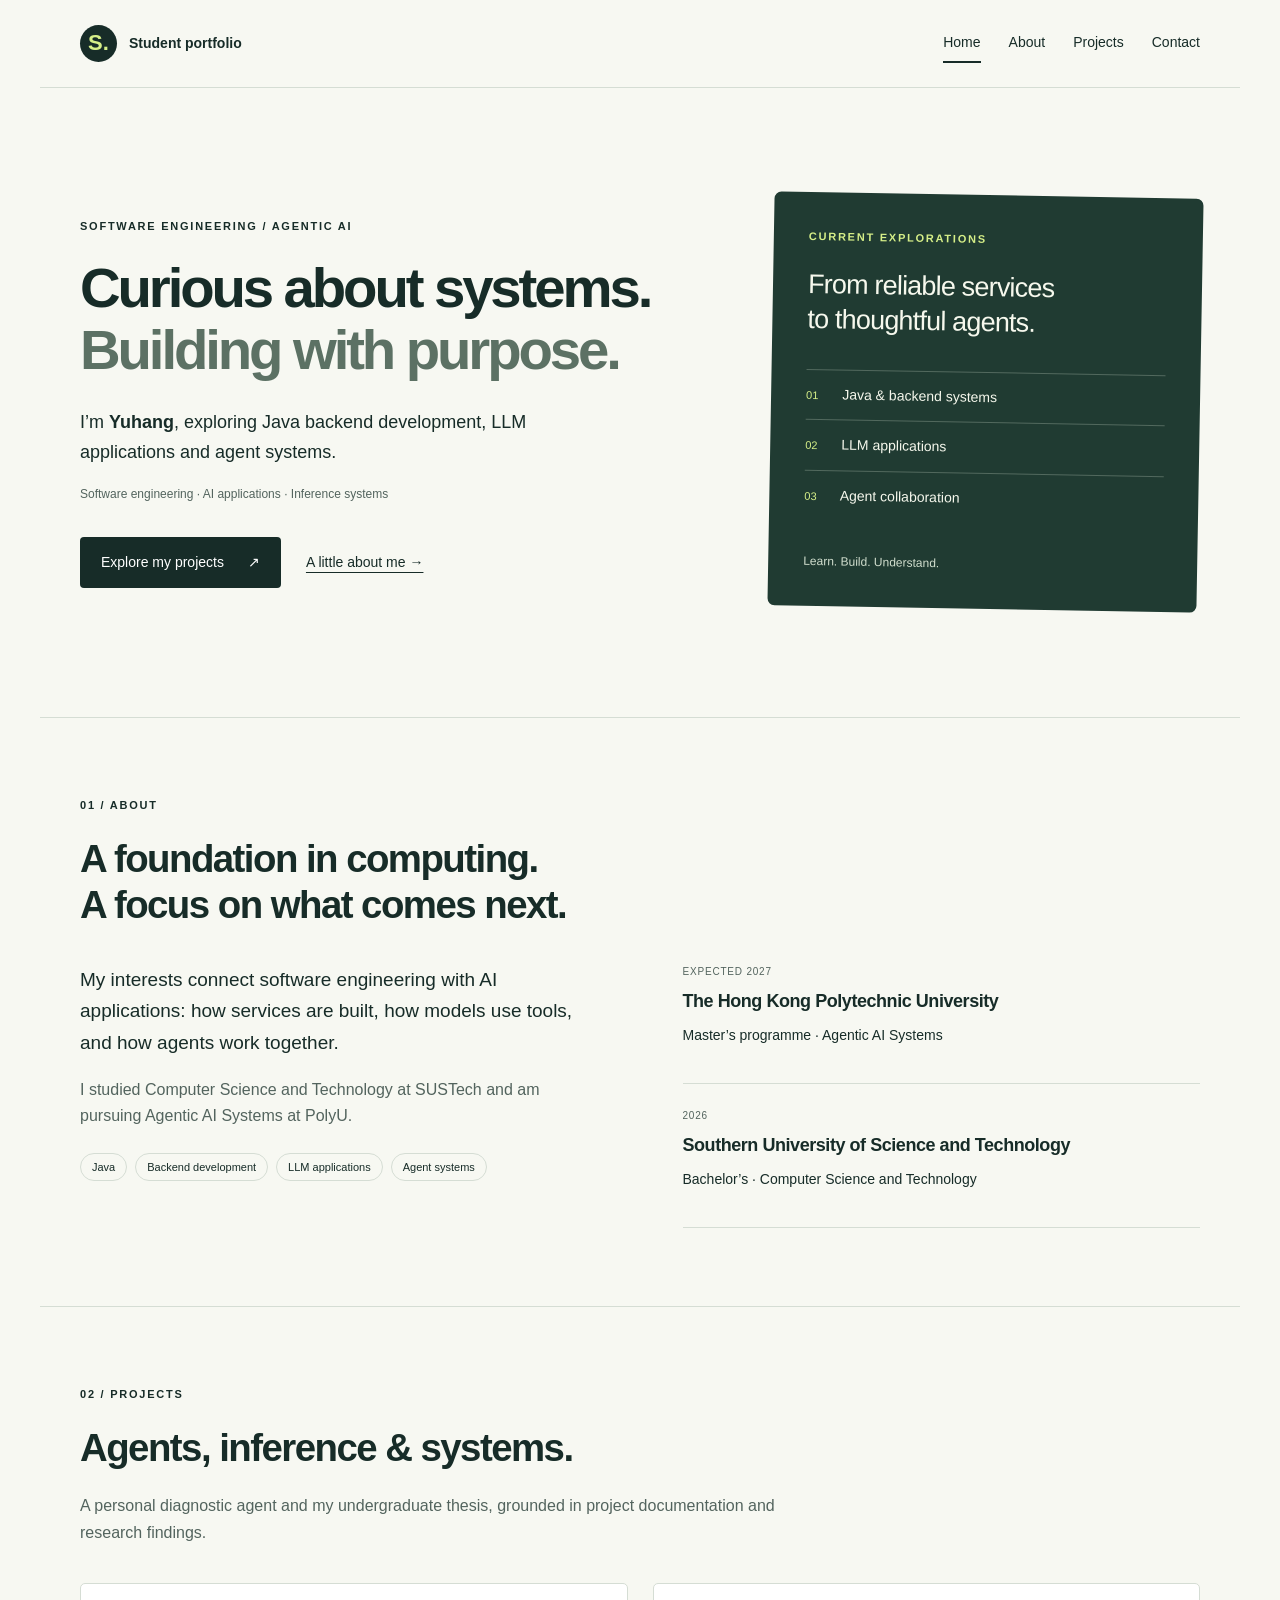
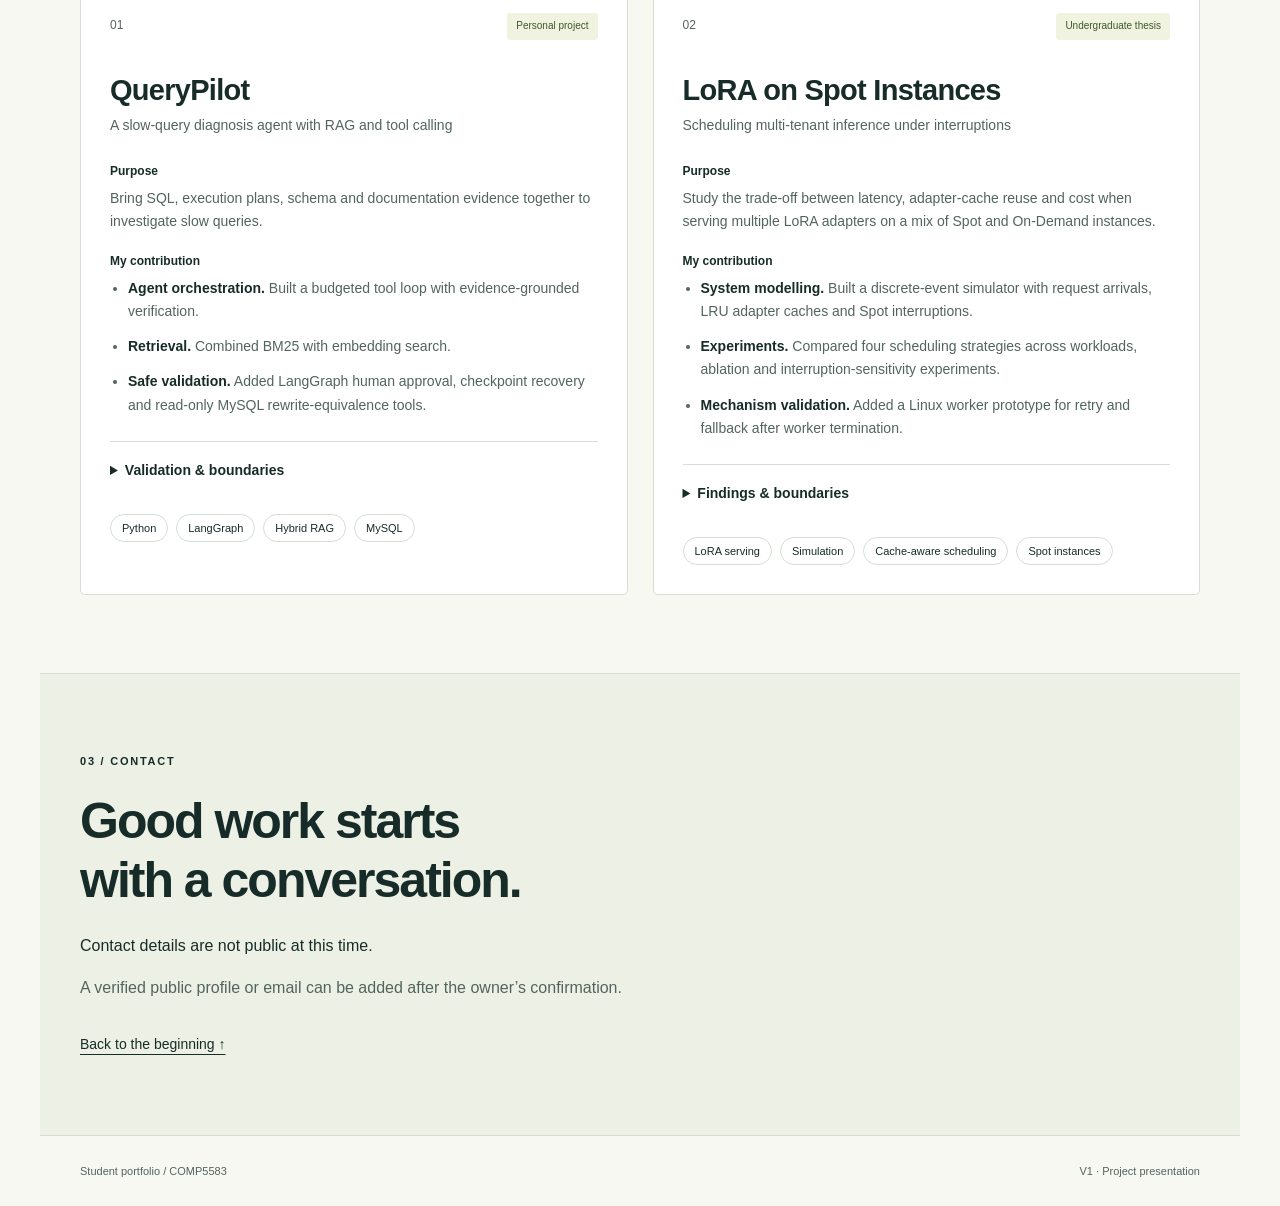
==== website/V1/index.html @ dadf1a84 "Publish V0, V1 and V2 portfolio websites" ====
<!doctype html>
<html lang="en">
<head>
  <meta charset="utf-8">
  <meta name="viewport" content="width=device-width, initial-scale=1">
  <meta name="description" content="A student portfolio exploring Java backend development, AI applications and agent systems. Projects grounded in source documents and undergraduate research.">
  <title>Student Portfolio · AI & Software</title>
  <link rel="stylesheet" href="styles.css">
  <script src="script.js" defer></script>
</head>
<body>
  <a class="skip" href="#main">Skip to content</a>
  <header class="header">
    <a class="brand" href="#home" aria-label="Portfolio home"><span class="brand-mark" aria-hidden="true">S.</span> Student portfolio</a>
    <nav aria-label="Main navigation"><a href="#home" aria-current="location">Home</a><a href="#about">About</a><a href="#projects">Projects</a><a href="#contact">Contact</a></nav>
  </header>
  <main id="main" tabindex="-1">
    <section id="home" class="hero section">
      <div>
        <p class="eyebrow">SOFTWARE ENGINEERING / AGENTIC AI</p>
        <h1>Curious about systems.<br><span>Building with purpose.</span></h1>
        <p class="intro">I’m <strong>Yuhang</strong>, exploring Java backend development, LLM applications and agent systems.</p>
        <p class="note">Software engineering · AI applications · Inference systems</p>
        <div class="actions"><a class="button" href="#projects">Explore my projects <span aria-hidden="true">↗</span></a><a class="text-link" href="#about">A little about me →</a></div>
      </div>
      <aside class="focus" aria-label="Areas of interest">
        <p class="eyebrow">CURRENT EXPLORATIONS</p>
        <p class="focus-title">From reliable services<br>to thoughtful agents.</p>
        <ul><li><span>01</span> Java & backend systems</li><li><span>02</span> LLM applications</li><li><span>03</span> Agent collaboration</li></ul>
        <p class="focus-foot">Learn. Build. Understand.</p>
      </aside>
    </section>
    <section id="about" class="section">
      <div class="section-heading"><p class="eyebrow">01 / ABOUT</p><h2>A foundation in computing.<br>A focus on what comes next.</h2></div>
      <div class="about-grid"><div><p class="body-large">My interests connect software engineering with AI applications: how services are built, how models use tools, and how agents work together.</p><p class="muted">I studied Computer Science and Technology at SUSTech and am pursuing Agentic AI Systems at PolyU.</p><div class="tags" aria-label="Interests"><span>Java</span><span>Backend development</span><span>LLM applications</span><span>Agent systems</span></div></div>
      <div class="education"><article><p class="date">EXPECTED 2027</p><h3>The Hong Kong Polytechnic University</h3><p>Master’s programme · Agentic AI Systems</p></article><article><p class="date">2026</p><h3>Southern University of Science and Technology</h3><p>Bachelor’s · Computer Science and Technology</p></article></div></div>
    </section>
    <section id="projects" class="section">
      <div class="section-heading"><p class="eyebrow">02 / PROJECTS</p><h2>Agents, inference & systems.</h2><p class="muted">A personal diagnostic agent and my undergraduate thesis, grounded in project documentation and research findings.</p></div>
      <div class="projects">
        <article class="project"><div class="project-top"><span class="project-number">01</span><span class="status">Personal project</span></div><h3>QueryPilot</h3><p class="project-subtitle">A slow-query diagnosis agent with RAG and tool calling</p><dl><dt>Purpose</dt><dd>Bring SQL, execution plans, schema and documentation evidence together to investigate slow queries.</dd><dt>My contribution</dt><dd><ul class="contributions"><li><strong>Agent orchestration.</strong> Built a budgeted tool loop with evidence-grounded verification.</li><li><strong>Retrieval.</strong> Combined BM25 with embedding search.</li><li><strong>Safe validation.</strong> Added LangGraph human approval, checkpoint recovery and read-only MySQL rewrite-equivalence tools.</li></ul></dd></dl><details class="project-details"><summary>Validation & boundaries</summary><p>The repository documents local benchmarks and real-model tool runs on public sample data with maintainer-authored queries. These are controlled project tests; production benefits and independent expert accuracy remain unverified.</p></details><div class="tags"><span>Python</span><span>LangGraph</span><span>Hybrid RAG</span><span>MySQL</span></div></article>
        <article class="project"><div class="project-top"><span class="project-number">02</span><span class="status">Undergraduate thesis</span></div><h3>LoRA on Spot Instances</h3><p class="project-subtitle">Scheduling multi-tenant inference under interruptions</p><dl><dt>Purpose</dt><dd>Study the trade-off between latency, adapter-cache reuse and cost when serving multiple LoRA adapters on a mix of Spot and On-Demand instances.</dd><dt>My contribution</dt><dd><ul class="contributions"><li><strong>System modelling.</strong> Built a discrete-event simulator with request arrivals, LRU adapter caches and Spot interruptions.</li><li><strong>Experiments.</strong> Compared four scheduling strategies across workloads, ablation and interruption-sensitivity experiments.</li><li><strong>Mechanism validation.</strong> Added a Linux worker prototype for retry and fallback after worker termination.</li></ul></dd></dl><details class="project-details"><summary>Findings & boundaries</summary><p>The thesis reports benefits from cache-aware scheduling under high adapter reuse, with smaller gains when queueing dominates. The worker prototype uses simulated task durations; it does not establish real GPU inference performance or production cloud savings.</p></details><div class="tags"><span>LoRA serving</span><span>Simulation</span><span>Cache-aware scheduling</span><span>Spot instances</span></div></article>
      </div>
    </section>
    <section id="contact" class="section contact"><p class="eyebrow">03 / CONTACT</p><h2>Good work starts<br>with a conversation.</h2><p>Contact details are not public at this time.</p><p class="muted">A verified public profile or email can be added after the owner’s confirmation.</p><a class="text-link" href="#home">Back to the beginning ↑</a></section>
  </main>
  <footer><span>Student portfolio / COMP5583</span><span>V1 · Project presentation</span></footer>
</body>
</html>
---- website/V1/styles.css ----
﻿:root{--paper:#f7f8f2;--ink:#172c28;--muted:#53645e;--line:#d5ddd4;--accent:#d6ef88;--dark:#203b32}*{box-sizing:border-box}html{scroll-behavior:smooth;scroll-padding-top:110px}body{margin:0;background:var(--paper);color:var(--ink);font-family:Arial,Helvetica,sans-serif;font-size:16px;line-height:1.65}a{color:inherit;text-decoration:none}a:focus-visible{outline:3px solid #406d19;outline-offset:5px;border-radius:3px}.skip{position:fixed;top:-100px;left:16px;padding:12px;background:white;z-index:5}.skip:focus{top:12px}.header,main,footer{max-width:1200px;margin:auto}.header{display:flex;align-items:center;justify-content:space-between;gap:24px;padding:24px 40px;border-bottom:1px solid var(--line)}.brand{display:flex;gap:12px;align-items:center;font-size:14px;font-weight:700}.brand-mark{background:var(--ink);color:var(--accent);width:37px;height:37px;display:grid;place-items:center;font-size:22px;border-radius:50%}nav{display:flex;gap:28px}nav a{padding:7px 0;font-size:14px;border-bottom:2px solid transparent}nav a:hover,nav a[aria-current]{border-color:var(--ink)}.section{padding:78px 40px;border-bottom:1px solid var(--line);scroll-margin-top:20px}.hero{min-height:630px;display:grid;grid-template-columns:1.45fr 1fr;gap:70px;align-items:center}.eyebrow{font-size:11px;letter-spacing:.16em;font-weight:700;margin:0 0 22px}h1,h2,h3,p{margin-top:0}h1{font-size:clamp(40px,4.4vw,59px);line-height:1.1;letter-spacing:-.055em;margin-bottom:27px}h1 span{color:#5c7164}h2{font-size:clamp(29px,3vw,40px);line-height:1.18;letter-spacing:-.04em;margin-bottom:23px}h3{font-size:21px;line-height:1.3;letter-spacing:-.025em;margin-bottom:10px}.intro{max-width:510px;font-size:18px}.note,.muted{color:var(--muted)}.note{font-size:12px}.actions{display:flex;gap:25px;align-items:center;flex-wrap:wrap;margin-top:32px}.button{background:var(--ink);color:white;padding:14px 21px;border-radius:4px;font-size:14px;display:inline-flex;gap:24px}.button:hover{background:#315447}.text-link{font-size:14px;text-decoration:underline;text-underline-offset:5px}.focus{padding:35px;background:var(--dark);color:#f6f8ed;border-radius:7px;transform:rotate(1deg)}.focus .eyebrow{color:var(--accent)}.focus-title{font-size:27px;line-height:1.3;letter-spacing:-.03em}.focus ul{padding:0;margin:32px 0;list-style:none}.focus li{border-top:1px solid #52695e;padding:13px 0;font-size:14px}.focus li span{margin-right:20px;color:var(--accent);font-size:11px}.focus-foot{font-size:12px;margin:0;color:#d1dece}.section-heading{max-width:720px;margin-bottom:37px}.about-grid{display:grid;grid-template-columns:1fr 1fr;gap:85px}.body-large{font-size:19px}.tags{display:flex;flex-wrap:wrap;gap:8px;margin-top:23px}.tags span{font-size:11px;border:1px solid var(--line);border-radius:20px;padding:4px 11px}.education article{padding:0 0 22px;margin-bottom:24px;border-bottom:1px solid var(--line)}.education article:last-child{margin:0}.education p{font-size:14px}.education .date{font-size:10px;letter-spacing:.08em;color:var(--muted)}.education h3{font-size:18px}.projects{display:grid;grid-template-columns:1fr 1fr;gap:25px}.project{padding:29px;background:#fff;border:1px solid var(--line);border-radius:5px}.project-top{display:flex;align-items:center;justify-content:space-between;gap:12px;margin-bottom:32px}.project-number{font-size:12px;color:var(--muted)}.status{font-size:10px;background:#eff3df;color:#41562d;padding:5px 9px;border-radius:3px}.project h3{font-size:29px;margin-bottom:5px}.project-subtitle{color:var(--muted);font-size:14px}dl{margin:25px 0 0}dt{font-weight:700;font-size:12px;margin-top:19px}dd{margin:5px 0 0;font-size:14px;color:var(--muted)}.contact{position:relative;background:#edf1e5}.contact h2{font-size:clamp(36px,4vw,50px)}.contact .text-link{display:inline-block;margin-top:15px}footer{display:flex;justify-content:space-between;gap:20px;padding:26px 40px;color:var(--muted);font-size:11px}@media(min-width:1600px){.hero{min-height:680px}}@media(max-width:760px){.header{padding:18px 22px;flex-wrap:wrap;gap:12px}nav{width:100%;justify-content:space-between;gap:12px}nav a{font-size:13px}.section{padding:52px 22px}.hero{grid-template-columns:1fr;gap:36px;min-height:auto}.focus{transform:none;max-width:520px}.about-grid{grid-template-columns:1fr;gap:35px}.projects{grid-template-columns:1fr}.project{padding:24px}.section-heading{margin-bottom:28px}footer{padding:24px 22px;flex-wrap:wrap}h1{font-size:43px}.intro{font-size:17px}}@media(prefers-reduced-motion:reduce){html{scroll-behavior:auto}}

/* Demonstrated by the authored ICL examples. */
.contributions{padding-left:18px;margin:5px 0}.contributions li{margin-bottom:12px}.contributions strong{color:var(--ink)}.project-details{margin-top:24px;padding-top:17px;border-top:1px solid var(--line)}.project-details summary{font-size:14px;font-weight:700;cursor:pointer;min-height:32px}.project-details summary:focus-visible{outline:3px solid #406d19;outline-offset:4px}.project-details p{font-size:14px;color:var(--muted);margin:14px 0 0}
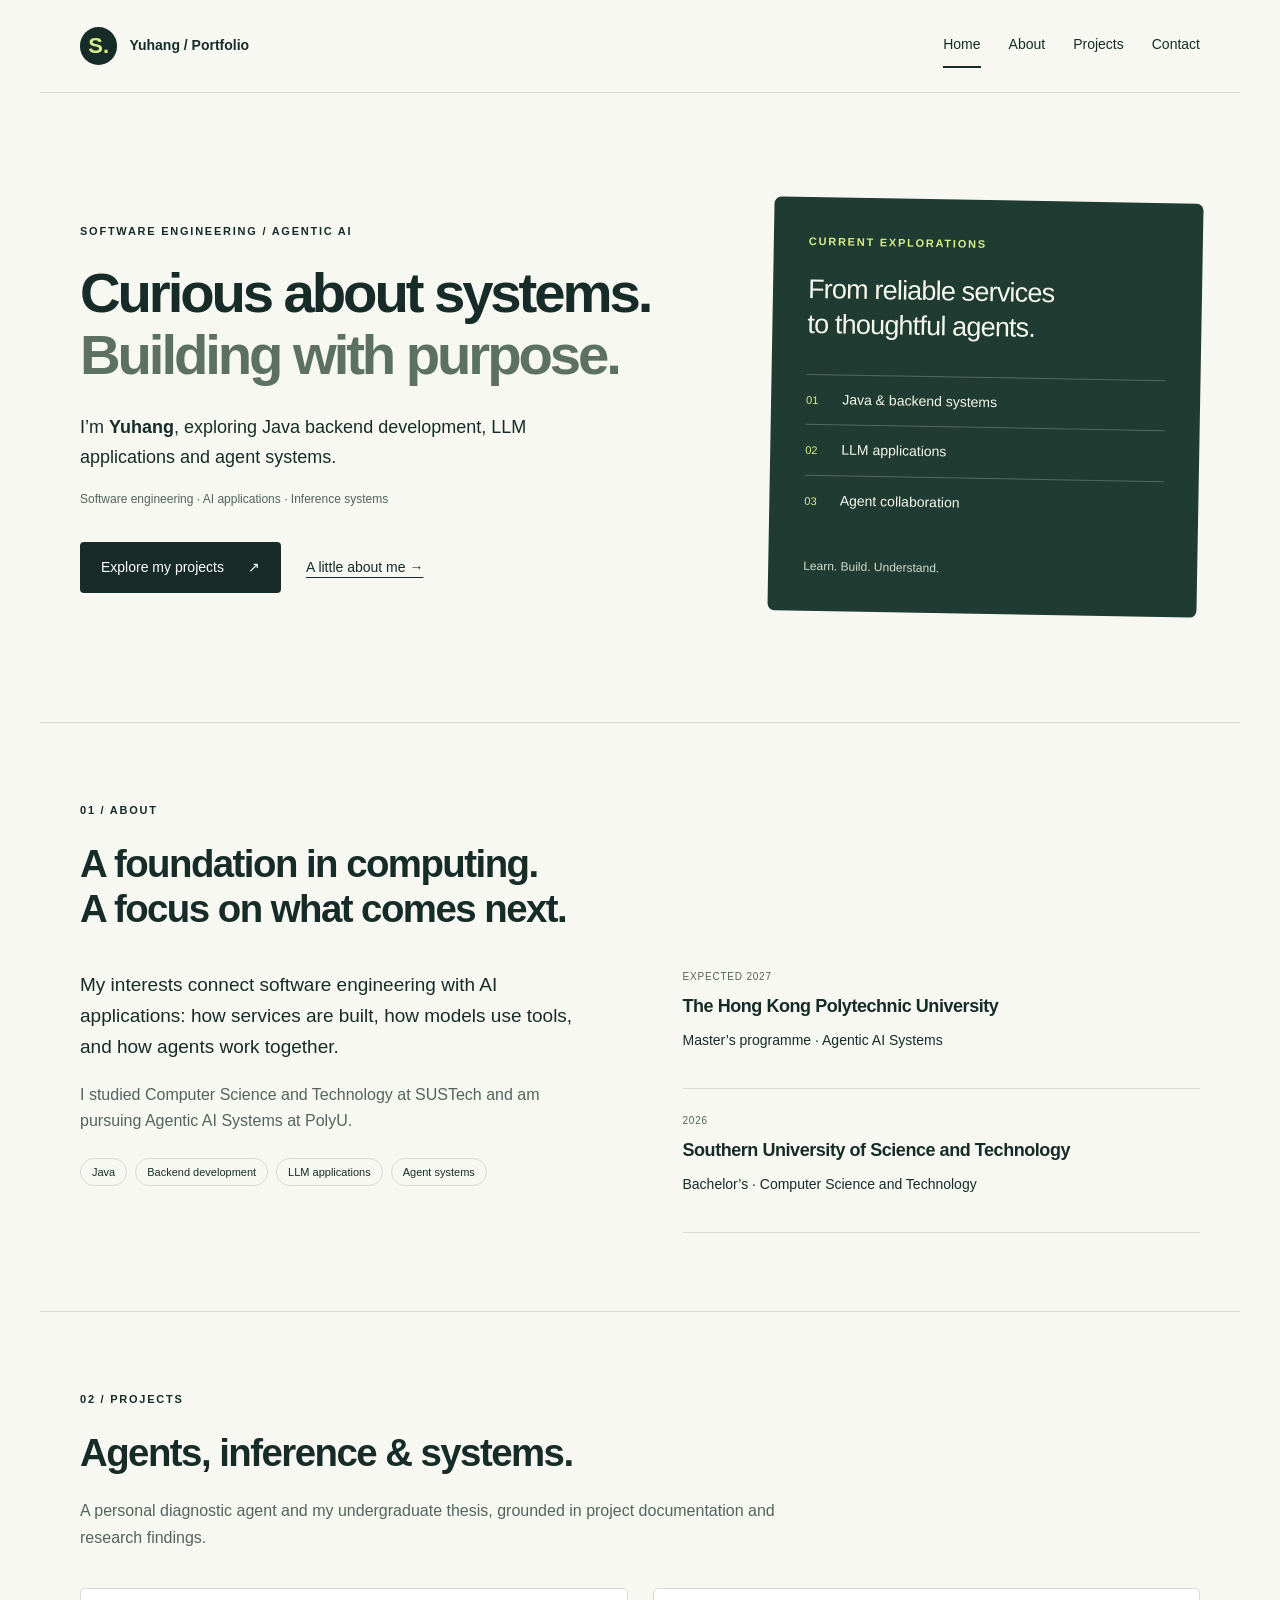
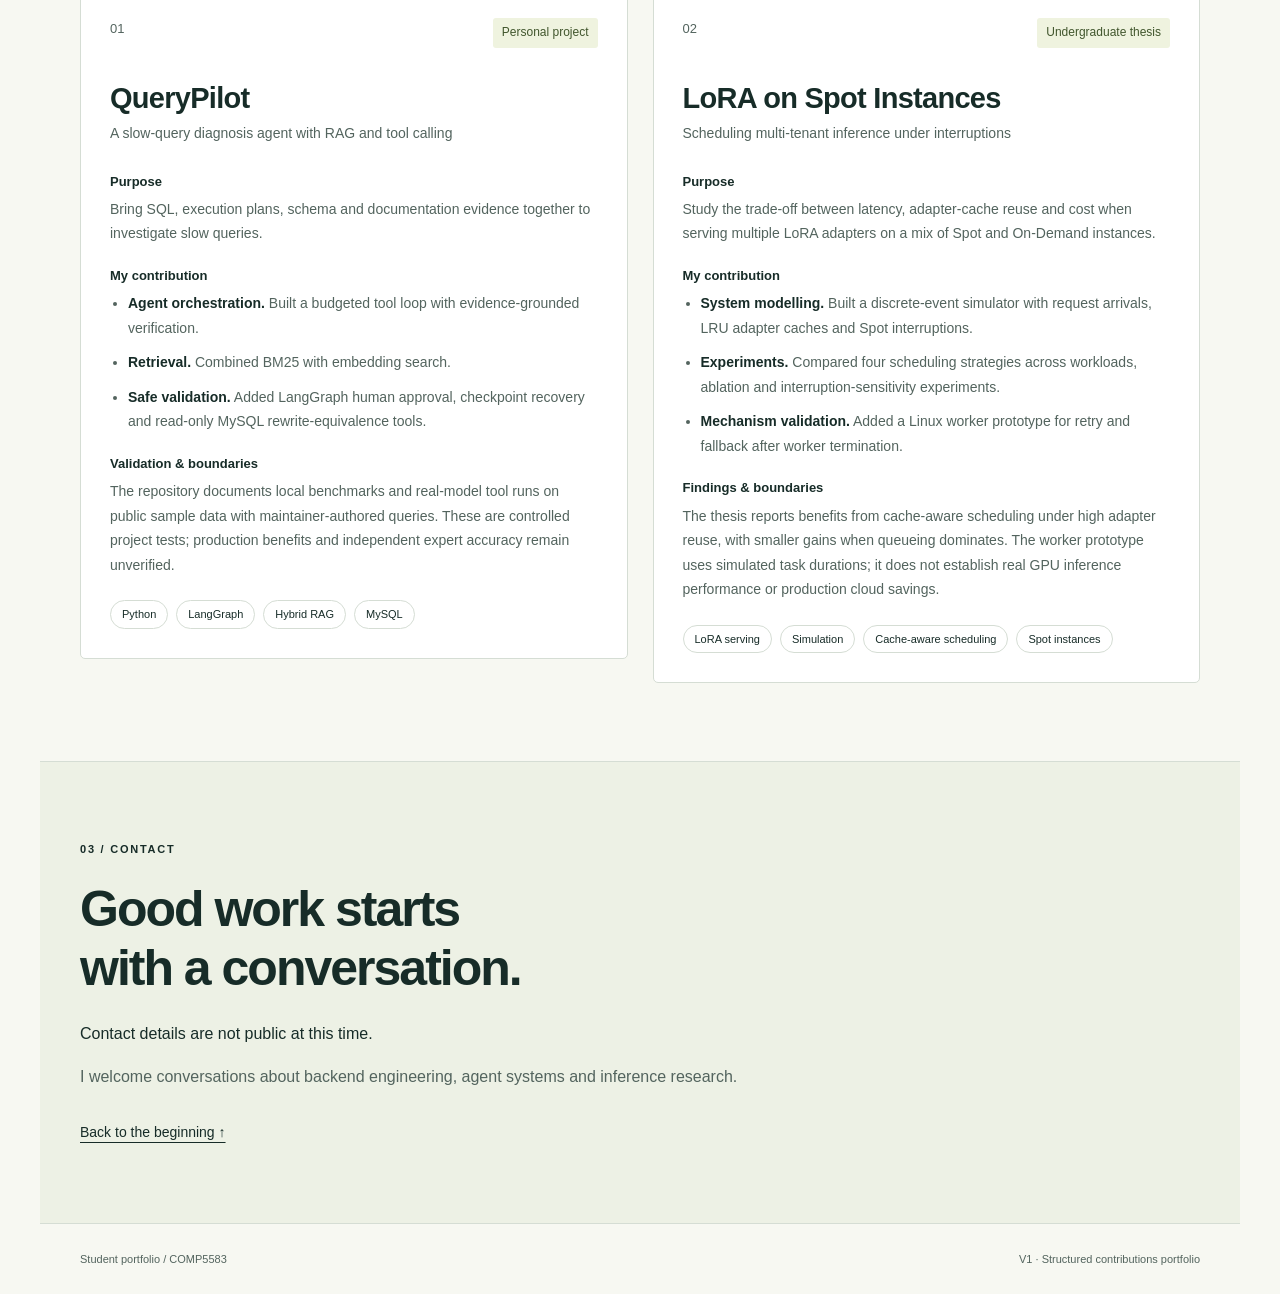
==== commit dffae479: "Publish refined variants under correct paths and restore landing page" ====
--- a/website/V1/index.html
+++ b/website/V1/index.html
@@ -11,7 +11,7 @@
 <body>
   <a class="skip" href="#main">Skip to content</a>
   <header class="header">
-    <a class="brand" href="#home" aria-label="Portfolio home"><span class="brand-mark" aria-hidden="true">S.</span> Student portfolio</a>
+    <a class="brand" href="#home" aria-label="Portfolio home"><span class="brand-mark" aria-hidden="true">S.</span> Yuhang / Portfolio</a>
     <nav aria-label="Main navigation"><a href="#home" aria-current="location">Home</a><a href="#about">About</a><a href="#projects">Projects</a><a href="#contact">Contact</a></nav>
   </header>
   <main id="main" tabindex="-1">
@@ -38,12 +38,12 @@
     <section id="projects" class="section">
       <div class="section-heading"><p class="eyebrow">02 / PROJECTS</p><h2>Agents, inference & systems.</h2><p class="muted">A personal diagnostic agent and my undergraduate thesis, grounded in project documentation and research findings.</p></div>
       <div class="projects">
-        <article class="project"><div class="project-top"><span class="project-number">01</span><span class="status">Personal project</span></div><h3>QueryPilot</h3><p class="project-subtitle">A slow-query diagnosis agent with RAG and tool calling</p><dl><dt>Purpose</dt><dd>Bring SQL, execution plans, schema and documentation evidence together to investigate slow queries.</dd><dt>My contribution</dt><dd><ul class="contributions"><li><strong>Agent orchestration.</strong> Built a budgeted tool loop with evidence-grounded verification.</li><li><strong>Retrieval.</strong> Combined BM25 with embedding search.</li><li><strong>Safe validation.</strong> Added LangGraph human approval, checkpoint recovery and read-only MySQL rewrite-equivalence tools.</li></ul></dd></dl><details class="project-details"><summary>Validation & boundaries</summary><p>The repository documents local benchmarks and real-model tool runs on public sample data with maintainer-authored queries. These are controlled project tests; production benefits and independent expert accuracy remain unverified.</p></details><div class="tags"><span>Python</span><span>LangGraph</span><span>Hybrid RAG</span><span>MySQL</span></div></article>
-        <article class="project"><div class="project-top"><span class="project-number">02</span><span class="status">Undergraduate thesis</span></div><h3>LoRA on Spot Instances</h3><p class="project-subtitle">Scheduling multi-tenant inference under interruptions</p><dl><dt>Purpose</dt><dd>Study the trade-off between latency, adapter-cache reuse and cost when serving multiple LoRA adapters on a mix of Spot and On-Demand instances.</dd><dt>My contribution</dt><dd><ul class="contributions"><li><strong>System modelling.</strong> Built a discrete-event simulator with request arrivals, LRU adapter caches and Spot interruptions.</li><li><strong>Experiments.</strong> Compared four scheduling strategies across workloads, ablation and interruption-sensitivity experiments.</li><li><strong>Mechanism validation.</strong> Added a Linux worker prototype for retry and fallback after worker termination.</li></ul></dd></dl><details class="project-details"><summary>Findings & boundaries</summary><p>The thesis reports benefits from cache-aware scheduling under high adapter reuse, with smaller gains when queueing dominates. The worker prototype uses simulated task durations; it does not establish real GPU inference performance or production cloud savings.</p></details><div class="tags"><span>LoRA serving</span><span>Simulation</span><span>Cache-aware scheduling</span><span>Spot instances</span></div></article>
+        <article class="project"><div class="project-top"><span class="project-number">01</span><span class="status">Personal project</span></div><h3>QueryPilot</h3><p class="project-subtitle">A slow-query diagnosis agent with RAG and tool calling</p><dl><dt>Purpose</dt><dd>Bring SQL, execution plans, schema and documentation evidence together to investigate slow queries.</dd><dt>My contribution</dt><dd><ul class="contributions"><li><strong>Agent orchestration.</strong> Built a budgeted tool loop with evidence-grounded verification.</li><li><strong>Retrieval.</strong> Combined BM25 with embedding search.</li><li><strong>Safe validation.</strong> Added LangGraph human approval, checkpoint recovery and read-only MySQL rewrite-equivalence tools.</li></ul></dd><dt>Validation & boundaries</dt><dd>The repository documents local benchmarks and real-model tool runs on public sample data with maintainer-authored queries. These are controlled project tests; production benefits and independent expert accuracy remain unverified.</dd></dl><div class="tags"><span>Python</span><span>LangGraph</span><span>Hybrid RAG</span><span>MySQL</span></div></article>
+        <article class="project"><div class="project-top"><span class="project-number">02</span><span class="status">Undergraduate thesis</span></div><h3>LoRA on Spot Instances</h3><p class="project-subtitle">Scheduling multi-tenant inference under interruptions</p><dl><dt>Purpose</dt><dd>Study the trade-off between latency, adapter-cache reuse and cost when serving multiple LoRA adapters on a mix of Spot and On-Demand instances.</dd><dt>My contribution</dt><dd><ul class="contributions"><li><strong>System modelling.</strong> Built a discrete-event simulator with request arrivals, LRU adapter caches and Spot interruptions.</li><li><strong>Experiments.</strong> Compared four scheduling strategies across workloads, ablation and interruption-sensitivity experiments.</li><li><strong>Mechanism validation.</strong> Added a Linux worker prototype for retry and fallback after worker termination.</li></ul></dd><dt>Findings & boundaries</dt><dd>The thesis reports benefits from cache-aware scheduling under high adapter reuse, with smaller gains when queueing dominates. The worker prototype uses simulated task durations; it does not establish real GPU inference performance or production cloud savings.</dd></dl><div class="tags"><span>LoRA serving</span><span>Simulation</span><span>Cache-aware scheduling</span><span>Spot instances</span></div></article>
       </div>
     </section>
-    <section id="contact" class="section contact"><p class="eyebrow">03 / CONTACT</p><h2>Good work starts<br>with a conversation.</h2><p>Contact details are not public at this time.</p><p class="muted">A verified public profile or email can be added after the owner’s confirmation.</p><a class="text-link" href="#home">Back to the beginning ↑</a></section>
+    <section id="contact" class="section contact"><p class="eyebrow">03 / CONTACT</p><h2>Good work starts<br>with a conversation.</h2><p>Contact details are not public at this time.</p><p class="muted">I welcome conversations about backend engineering, agent systems and inference research.</p><a class="text-link" href="#home">Back to the beginning ↑</a></section>
   </main>
-  <footer><span>Student portfolio / COMP5583</span><span>V1 · Project presentation</span></footer>
+  <footer><span>Student portfolio / COMP5583</span><span>V1 · Structured contributions portfolio</span></footer>
 </body>
 </html>
--- a/website/V1/styles.css
+++ b/website/V1/styles.css
@@ -1,4 +1,7 @@
 ﻿:root{--paper:#f7f8f2;--ink:#172c28;--muted:#53645e;--line:#d5ddd4;--accent:#d6ef88;--dark:#203b32}*{box-sizing:border-box}html{scroll-behavior:smooth;scroll-padding-top:110px}body{margin:0;background:var(--paper);color:var(--ink);font-family:Arial,Helvetica,sans-serif;font-size:16px;line-height:1.65}a{color:inherit;text-decoration:none}a:focus-visible{outline:3px solid #406d19;outline-offset:5px;border-radius:3px}.skip{position:fixed;top:-100px;left:16px;padding:12px;background:white;z-index:5}.skip:focus{top:12px}.header,main,footer{max-width:1200px;margin:auto}.header{display:flex;align-items:center;justify-content:space-between;gap:24px;padding:24px 40px;border-bottom:1px solid var(--line)}.brand{display:flex;gap:12px;align-items:center;font-size:14px;font-weight:700}.brand-mark{background:var(--ink);color:var(--accent);width:37px;height:37px;display:grid;place-items:center;font-size:22px;border-radius:50%}nav{display:flex;gap:28px}nav a{padding:7px 0;font-size:14px;border-bottom:2px solid transparent}nav a:hover,nav a[aria-current]{border-color:var(--ink)}.section{padding:78px 40px;border-bottom:1px solid var(--line);scroll-margin-top:20px}.hero{min-height:630px;display:grid;grid-template-columns:1.45fr 1fr;gap:70px;align-items:center}.eyebrow{font-size:11px;letter-spacing:.16em;font-weight:700;margin:0 0 22px}h1,h2,h3,p{margin-top:0}h1{font-size:clamp(40px,4.4vw,59px);line-height:1.1;letter-spacing:-.055em;margin-bottom:27px}h1 span{color:#5c7164}h2{font-size:clamp(29px,3vw,40px);line-height:1.18;letter-spacing:-.04em;margin-bottom:23px}h3{font-size:21px;line-height:1.3;letter-spacing:-.025em;margin-bottom:10px}.intro{max-width:510px;font-size:18px}.note,.muted{color:var(--muted)}.note{font-size:12px}.actions{display:flex;gap:25px;align-items:center;flex-wrap:wrap;margin-top:32px}.button{background:var(--ink);color:white;padding:14px 21px;border-radius:4px;font-size:14px;display:inline-flex;gap:24px}.button:hover{background:#315447}.text-link{font-size:14px;text-decoration:underline;text-underline-offset:5px}.focus{padding:35px;background:var(--dark);color:#f6f8ed;border-radius:7px;transform:rotate(1deg)}.focus .eyebrow{color:var(--accent)}.focus-title{font-size:27px;line-height:1.3;letter-spacing:-.03em}.focus ul{padding:0;margin:32px 0;list-style:none}.focus li{border-top:1px solid #52695e;padding:13px 0;font-size:14px}.focus li span{margin-right:20px;color:var(--accent);font-size:11px}.focus-foot{font-size:12px;margin:0;color:#d1dece}.section-heading{max-width:720px;margin-bottom:37px}.about-grid{display:grid;grid-template-columns:1fr 1fr;gap:85px}.body-large{font-size:19px}.tags{display:flex;flex-wrap:wrap;gap:8px;margin-top:23px}.tags span{font-size:11px;border:1px solid var(--line);border-radius:20px;padding:4px 11px}.education article{padding:0 0 22px;margin-bottom:24px;border-bottom:1px solid var(--line)}.education article:last-child{margin:0}.education p{font-size:14px}.education .date{font-size:10px;letter-spacing:.08em;color:var(--muted)}.education h3{font-size:18px}.projects{display:grid;grid-template-columns:1fr 1fr;gap:25px}.project{padding:29px;background:#fff;border:1px solid var(--line);border-radius:5px}.project-top{display:flex;align-items:center;justify-content:space-between;gap:12px;margin-bottom:32px}.project-number{font-size:12px;color:var(--muted)}.status{font-size:10px;background:#eff3df;color:#41562d;padding:5px 9px;border-radius:3px}.project h3{font-size:29px;margin-bottom:5px}.project-subtitle{color:var(--muted);font-size:14px}dl{margin:25px 0 0}dt{font-weight:700;font-size:12px;margin-top:19px}dd{margin:5px 0 0;font-size:14px;color:var(--muted)}.contact{position:relative;background:#edf1e5}.contact h2{font-size:clamp(36px,4vw,50px)}.contact .text-link{display:inline-block;margin-top:15px}footer{display:flex;justify-content:space-between;gap:20px;padding:26px 40px;color:var(--muted);font-size:11px}@media(min-width:1600px){.hero{min-height:680px}}@media(max-width:760px){.header{padding:18px 22px;flex-wrap:wrap;gap:12px}nav{width:100%;justify-content:space-between;gap:12px}nav a{font-size:13px}.section{padding:52px 22px}.hero{grid-template-columns:1fr;gap:36px;min-height:auto}.focus{transform:none;max-width:520px}.about-grid{grid-template-columns:1fr;gap:35px}.projects{grid-template-columns:1fr}.project{padding:24px}.section-heading{margin-bottom:28px}footer{padding:24px 22px;flex-wrap:wrap}h1{font-size:43px}.intro{font-size:17px}}@media(prefers-reduced-motion:reduce){html{scroll-behavior:auto}}
 
-/* Demonstrated by the authored ICL examples. */
-.contributions{padding-left:18px;margin:5px 0}.contributions li{margin-bottom:12px}.contributions strong{color:var(--ink)}.project-details{margin-top:24px;padding-top:17px;border-top:1px solid var(--line)}.project-details summary{font-size:14px;font-weight:700;cursor:pointer;min-height:32px}.project-details summary:focus-visible{outline:3px solid #406d19;outline-offset:4px}.project-details p{font-size:14px;color:var(--muted);margin:14px 0 0}
+/* Round 2: content must remain readable when text grows. */
+body{overflow-wrap:anywhere}.header,nav,.project-top{flex-wrap:wrap}.header>* , .hero>* , .about-grid>* , .projects>*{min-width:0}.brand{min-width:0}.brand-mark{flex-shrink:0;width:1.7em;height:1.7em}nav a{min-height:44px;display:inline-flex;align-items:center}.project-top{align-items:flex-start}.tags span{max-width:100%}.focus li span{display:inline-block} .project{align-self:start} .project dd{line-height:1.75} .project dt{font-size:13px} .status{font-size:12px} .project-number{font-size:13px}
+@media(max-width:760px){nav{justify-content:flex-start;gap:4px 22px}.section{padding:42px 22px}.project{padding:22px}.project-top{margin-bottom:20px}.project h3{font-size:26px}}
+
+.contributions{padding-left:18px;margin:5px 0}.contributions li{margin-bottom:10px}.contributions strong{color:var(--ink)}
